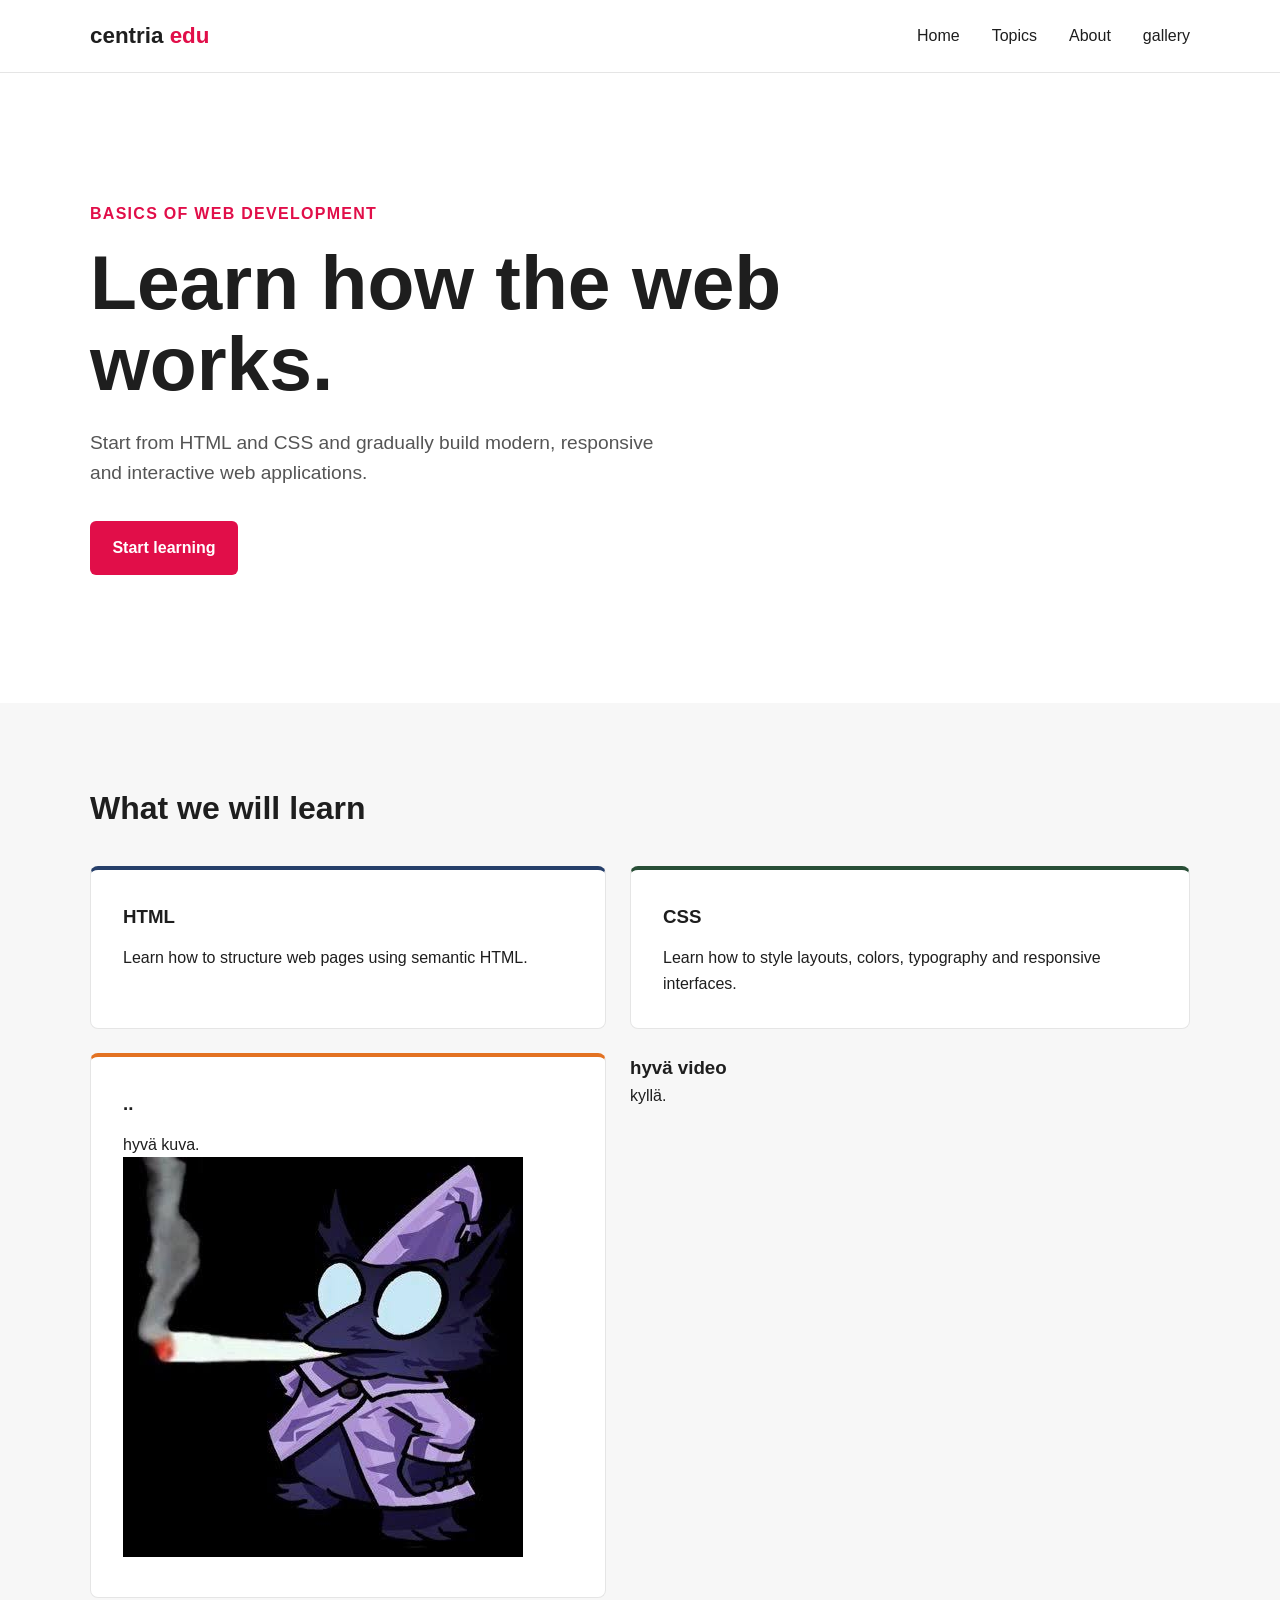
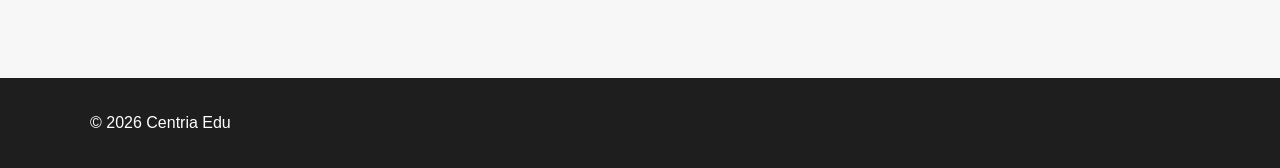
==== s7/index.html @ bfeb2e70 "s7 done" ====
<!--
    Centria Edu - Basics of Web Development

    Original author: Ville Heikkiniemi
    Modified by: Severi Kujanpää
    Last modified: 2026-09-30

    Based on the original course template.
-->

<!DOCTYPE html>
<html lang="en">

<head>
    <meta charset="UTF-8">
    <meta name="viewport" content="width=device-width, initial-scale=1.0">
    <meta name="author" content="Ville Heikkiniemi">
    <link rel="icon" href="favicon.ico">
    <link rel="stylesheet" href="style.css">

    <title>Centria Edu | Basics of Web Development</title>

    <style>

    </style>
</head>

<body>

    <header>
        <div class="container">
            <nav>
                <div class="logo">
                    centria <span>edu</span>
                </div>

                <ul>
                    <li><a href="index.html">Home</a></li>
                    <li><a href="#topics">Topics</a></li>
                    <li><a href="#">About</a></li>
                    <li><a href="Gallery.html">gallery</a></li>

                </ul>
            </nav>
        </div>
    </header>

    <main>

        <section class="hero">
            <div class="container">
                <div class="hero-content">

                    <span class="label">Basics of Web Development</span>

                    <h1>
                        Learn how the web works.
                    </h1>

                    <p>
                        Start from HTML and CSS and gradually build modern,
                        responsive and interactive web applications.
                    </p>

                    <a href="#topics" class="button">
                        Start learning
                    </a>

                </div>
            </div>
        </section>

        <section class="topics" id="topics">
            <div class="container">

                <h2>What we will learn</h2>

                <div class="cards">

                    <article class="card">
                        <h3>HTML</h3>
                        <p>
                            Learn how to structure web pages using semantic HTML.
                        </p>
                    </article>

                    <article class="card">
                        <h3>CSS</h3>
                        <p>
                            Learn how to style layouts, colors, typography and
                            responsive interfaces.
                        </p>
                    </article>
                    <article class="card">
                        <h3>..</h3>
                        <p>
                            hyvä kuva.
                        </p>
                        <img src="images/rem.jpg" alt="remi">
                    </article>

                    <article>
                        <h3>hyvä video</h3>
                        <p>kyllä.</p>
                        <iframe width="560" height="315" src="https://www.youtube.com/embed/LXb3EKWsInQ?si=sC2FpUp1Chg5H7_g" title="YouTube video player" frameborder="0" allow="accelerometer; autoplay; clipboard-write; encrypted-media; gyroscope; picture-in-picture; web-share" referrerpolicy="strict-origin-when-cross-origin" allowfullscreen></iframe>
                    </article>


                </div>
            </div>
        </section>

    </main>

    <footer>
        <div class="container">
            <p>&copy; 2026 Centria Edu</p>
        </div>
    </footer>

</body>

</html>
---- s7/style.css ----
:root {
            --primary: #e10e49;
            --light: #ffffff;
            --dark: #1e1e1e;
            --blue: #263f6a;
            --green: #284e36;
            --orange: #e37222;
            --rose: #c24d52;
        }

        * {
            box-sizing: border-box;
            margin: 0;
            padding: 0;
        }

        body {
            font-family: Arial, Helvetica, sans-serif;
            background-color: var(--light);
            color: var(--dark);
            line-height: 1.6;
        }

        header {
            border-bottom: 1px solid #e5e5e5;
        }

        .container {
            width: min(1100px, 90%);
            margin: 0 auto;
        }

        nav {
            min-height: 72px;
            display: flex;
            justify-content: space-between;
            align-items: center;
        }

        .logo {
            font-size: 1.4rem;
            font-weight: bold;
            color: var(--dark);
        }

        .logo span {
            color: var(--primary);
        }

        nav ul {
            display: flex;
            gap: 2rem;
            list-style: none;
        }

        nav a {
            color: var(--dark);
            text-decoration: none;
        }

        nav a:hover {
            color: var(--primary);
        }

        .hero {
            min-height: 70vh;
            display: flex;
            align-items: center;
        }

        .hero-content {
            max-width: 700px;
        }

        .label {
            display: inline-block;
            margin-bottom: 1rem;
            color: var(--primary);
            font-weight: bold;
            text-transform: uppercase;
            letter-spacing: 0.08rem;
        }

        h1 {
            margin-bottom: 1.5rem;
            font-size: clamp(2.5rem, 6vw, 5rem);
            line-height: 1.05;
        }

        .hero p {
            max-width: 600px;
            margin-bottom: 2rem;
            font-size: 1.2rem;
            color: #555;
        }

        .button {
            display: inline-block;
            padding: 0.9rem 1.4rem;
            background-color: var(--primary);
            color: var(--light);
            text-decoration: none;
            border-radius: 6px;
            font-weight: bold;
        }

        .button:hover {
            background-color: var(--rose);
        }

        .topics {
            padding: 5rem 0;
            background-color: #f7f7f7;
        }

        .topics h2 {
            margin-bottom: 2rem;
            font-size: 2rem;
        }

        .cards {
            display: grid;
            grid-template-columns: repeat(2, 1fr);
            gap: 1.5rem;

        }

        .card {
            padding: 2rem;
            background-color: var(--light);
            border: 1px solid #e5e5e5;
            border-radius: 8px;
        }

        .card h3 {
            margin-bottom: 0.8rem;
        }

        .card:nth-child(1) {
            border-top: 4px solid var(--blue);
        }

        .card:nth-child(2) {
            border-top: 4px solid var(--green);
        }

        .card:nth-child(3) {
            border-top: 4px solid var(--orange);
        }

        footer {
            padding: 2rem 0;
            background-color: var(--dark);
            color: var(--light);
        }

        @media (max-width: 700px) {
            nav ul {
                display: none;
            }

            .cards {
                grid-template-columns: 1fr;
            }

            .hero {
                min-height: 60vh;
            }
        }
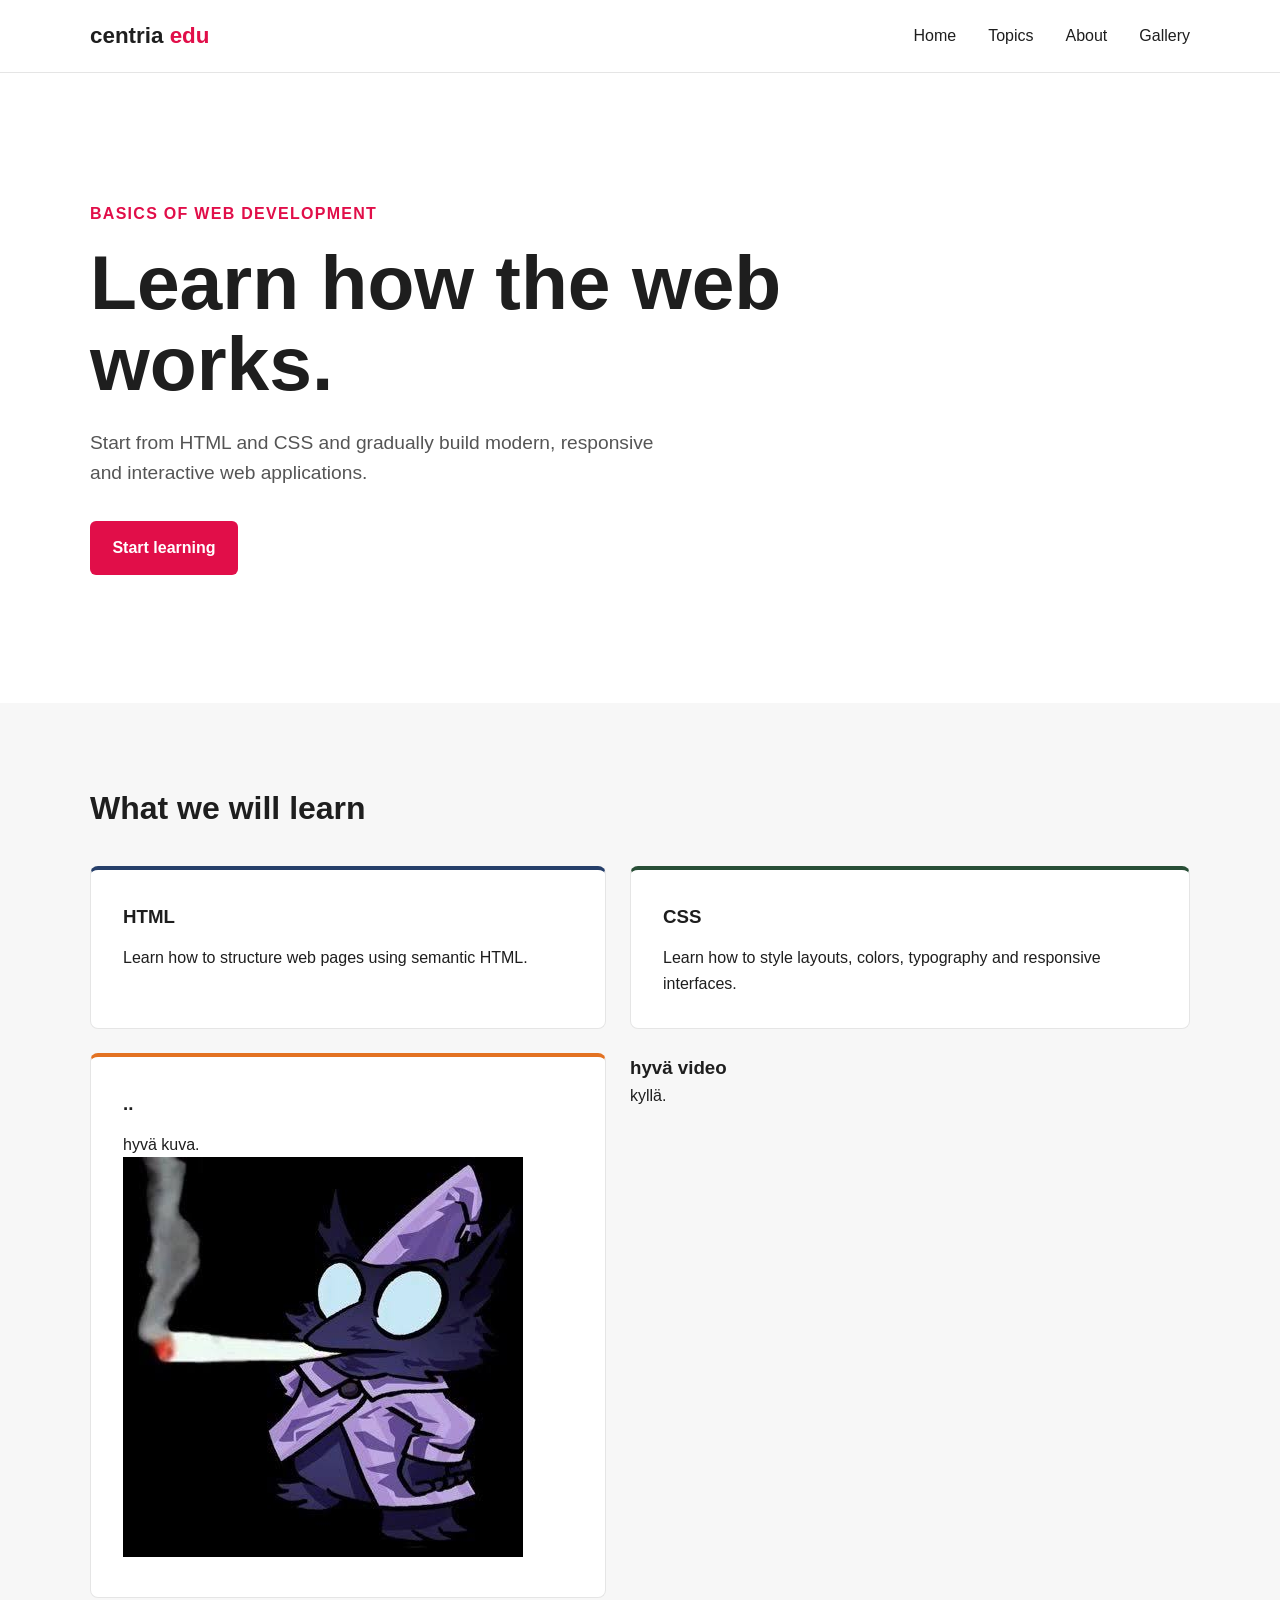
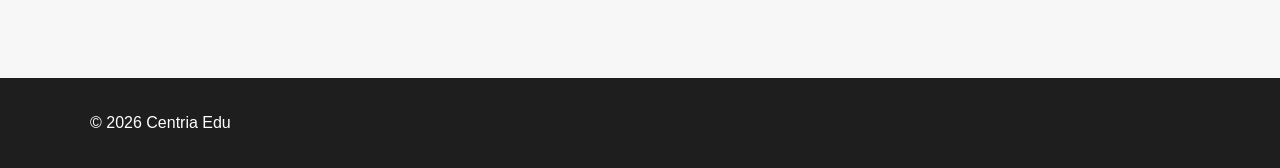
==== commit 88e0d391: "s7 done.." ====
--- a/s7/index.html
+++ b/s7/index.html
@@ -38,7 +38,7 @@
                     <li><a href="index.html">Home</a></li>
                     <li><a href="#topics">Topics</a></li>
                     <li><a href="#">About</a></li>
-                    <li><a href="Gallery.html">gallery</a></li>
+                    <li><a href="Gallery.html">Gallery</a></li>
 
                 </ul>
             </nav>
